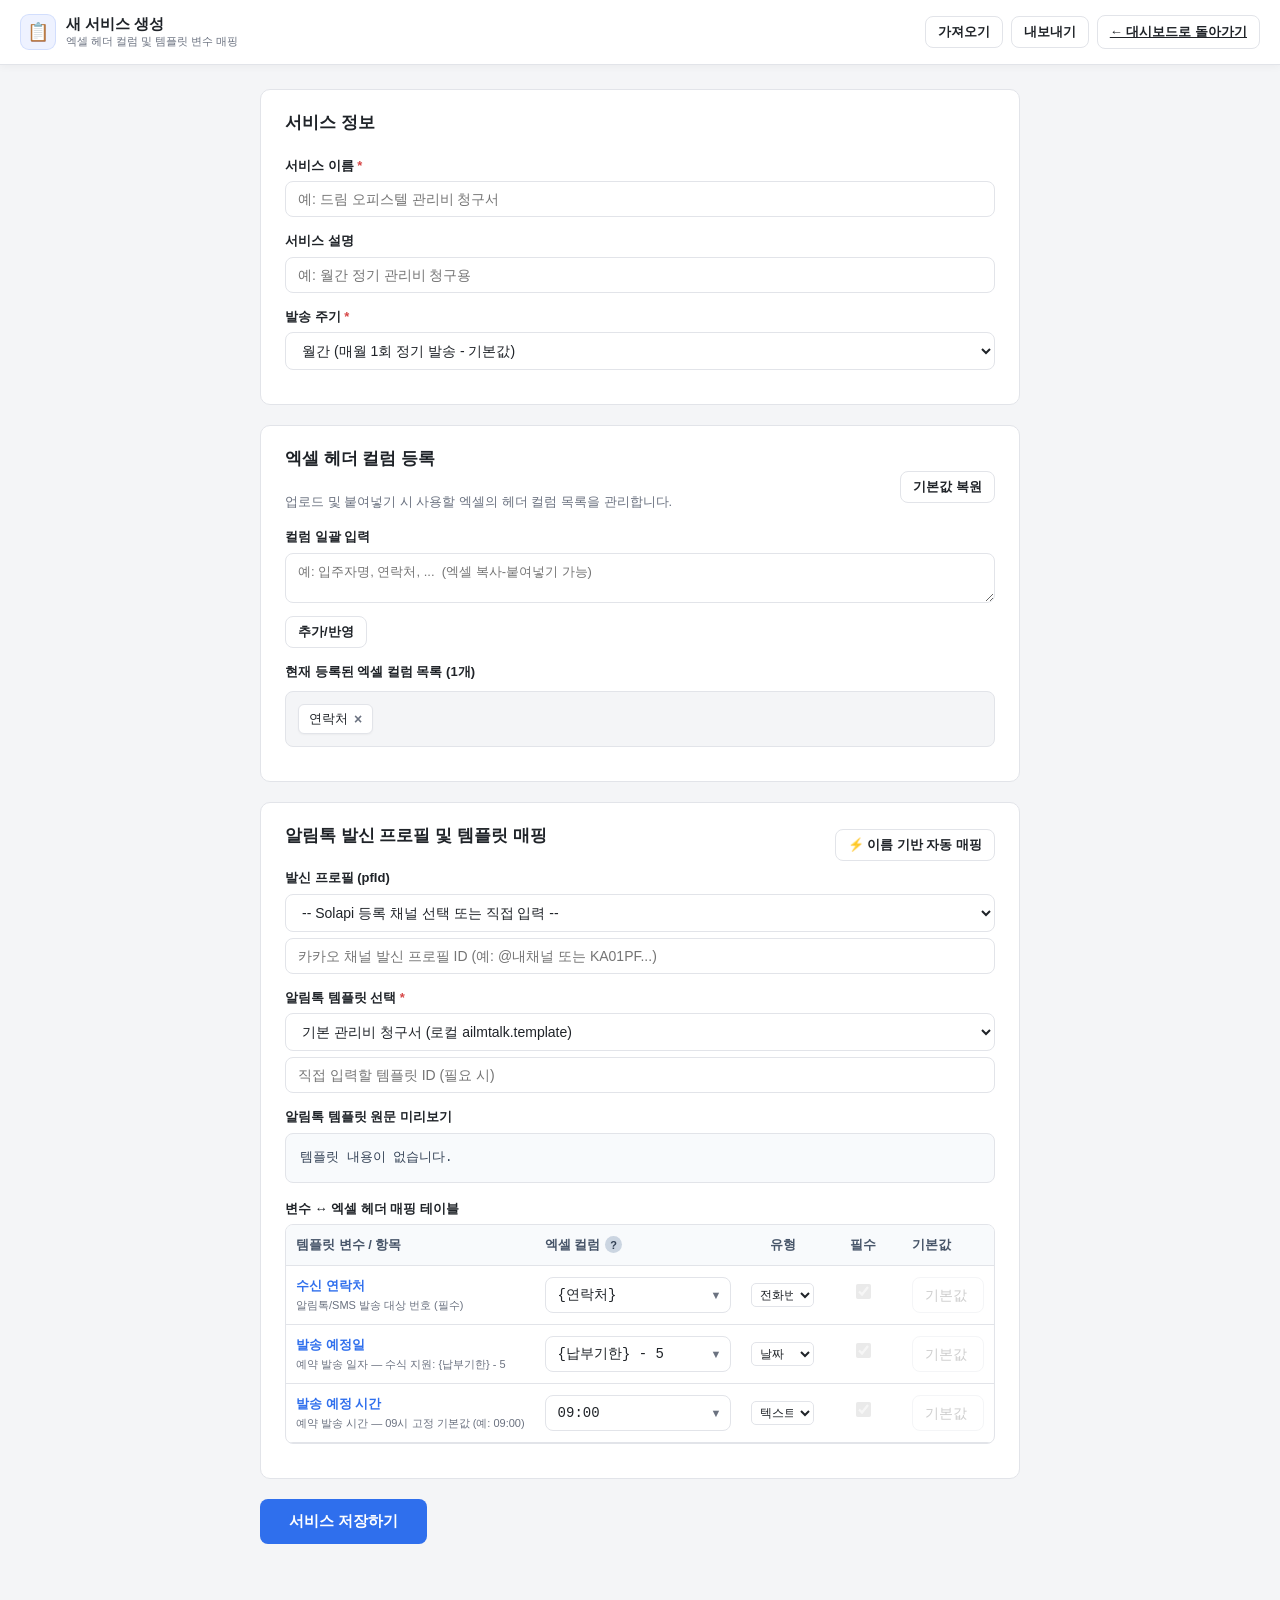
==== frontend/service-edit.html @ 1918ca6b "init commit" ====
<!-- 서비스 생성/수정 화면: 서비스명, 설명, 엑셀 헤더 설정, 알림톡 템플릿 변수 매핑 -->
<!DOCTYPE html>
<html lang="ko">

<head>
  <meta charset="UTF-8">
  <meta name="viewport" content="width=device-width, initial-scale=1">
  <title>서비스 설정 · 임대료/관리비 알림톡 발송기</title>
  <link rel="stylesheet" href="style.css">
</head>

<body>
  <!-- 상단바 -->
  <header class="top-navbar">
    <div class="navbar-container">
      <a href="index.html" class="navbar-brand">
        <div class="navbar-brand-icon">📋</div>
        <div class="navbar-brand-text">
          <span class="navbar-brand-title" id="page-title">새 서비스 생성</span>
          <span class="navbar-brand-sub">엑셀 헤더 컬럼 및 템플릿 변수 매핑</span>
        </div>
      </a>
      <div class="navbar-actions">
        <input type="file" id="import-json-file" accept=".json,application/json" style="display: none;">
        <button type="button" class="btn btn-secondary btn-sm" id="import-json-btn">가져오기</button>
        <button type="button" class="btn btn-secondary btn-sm" id="export-json-btn">내보내기</button>
        <a href="index.html" class="btn btn-secondary btn-sm">← 대시보드로 돌아가기</a>
      </div>
    </div>
  </header>

  <div class="app-shell" style="max-width: 800px;">

    <form id="service-edit-form">

      <!-- 0. 서비스 기본 정보 -->
      <section class="card" id="service-info-section">
        <h2>서비스 정보</h2>

        <div class="form-row">
          <label for="service-name">서비스 이름 <span style="color: var(--danger);">*</span></label>
          <input type="text" id="service-name" name="service_name" placeholder="예: 드림 오피스텔 관리비 청구서" required>
        </div>

        <div class="form-row">
          <label for="service-desc">서비스 설명</label>
          <input type="text" id="service-desc" name="service_desc" placeholder="예: 월간 정기 관리비 청구용">
        </div>

        <div class="form-row">
          <label for="send-cycle">발송 주기 <span style="color: var(--danger);">*</span></label>
          <select id="send-cycle" name="send_cycle"
            style="width: 100%; padding: 9px 12px; border: 1px solid var(--border); border-radius: 8px; font-size: 14px; background: var(--surface); color: var(--text);">
            <option value="daily">일간 (매일 발송)</option>
            <option value="weekly">주간 (매주 발송)</option>
            <option value="monthly" selected>월간 (매월 1회 정기 발송 - 기본값)</option>
            <option value="quarterly">분기 (3개월 단위 1~4분기 발송)</option>
            <option value="half_yearly">반기 (6개월 단위 상/하반기 발송)</option>
            <option value="yearly">연간 (연 1회 정기 발송)</option>
          </select>
        </div>
      </section>

      <!-- 1. 엑셀 헤더 컬럼 설정 -->
      <section class="card" id="excel-headers-section">
        <div class="card-header-row">
          <div>
            <h2>엑셀 헤더 컬럼 등록</h2>
            <p class="card-desc">업로드 및 붙여넣기 시 사용할 엑셀의 헤더 컬럼 목록을 관리합니다.</p>
          </div>
          <button type="button" class="btn btn-secondary btn-sm" id="reset-default-headers-btn">기본값 복원</button>
        </div>

        <div class="form-row">
          <label for="bulk-headers-input">컬럼 일괄 입력</label>
          <textarea id="bulk-headers-input" rows="2" placeholder="예: 입주자명, 연락처, ...  (엑셀 복사-붙여넣기 가능)"></textarea>
          <div style="margin-top: 6px;" class="btn-group">
            <button type="button" class="btn btn-secondary btn-sm" id="apply-bulk-headers-btn">추가/반영</button>
          </div>
        </div>

        <div class="form-row">
          <label>현재 등록된 엑셀 컬럼 목록 (<span id="header-count">0</span>개)</label>
          <div class="tag-container" id="header-tags-container">
            <!-- script.js에서 렌더링 -->
          </div>
        </div>
      </section>

      <!-- 2. 알림톡 발신 프로필 및 템플릿 매핑 -->
      <section class="card" id="template-mapping-section">
        <div class="card-header-row">
          <div>
            <h2>알림톡 발신 프로필 및 템플릿 매핑</h2>
          </div>
          <button type="button" class="btn btn-secondary btn-sm" id="auto-map-btn">⚡ 이름 기반 자동 매핑</button>
        </div>

        <div class="form-row">
          <label for="pf-id">발신 프로필 (pfId)</label>
          <div style="display: flex; gap: 8px; margin-bottom: 6px;">
            <select id="pf-id-select"
              style="flex: 1; padding: 9px 12px; border: 1px solid var(--border); border-radius: 8px; font-size: 14px; background: var(--surface); color: var(--text);">
              <option value="">-- Solapi 등록 채널 선택 또는 직접 입력 --</option>
            </select>
          </div>
          <input type="text" id="pf-id" name="pf_id" placeholder="카카오 채널 발신 프로필 ID (예: @내채널 또는 KA01PF...)">
        </div>

        <div class="form-row">
          <label for="template-select">알림톡 템플릿 선택 <span style="color: var(--danger);">*</span></label>
          <select id="template-select" name="template_id"
            style="width: 100%; padding: 9px 12px; border: 1px solid var(--border); border-radius: 8px; font-size: 14px; background: var(--surface); color: var(--text);">
            <option value="local_default">기본 관리비 청구서 (로컬 ailmtalk.template)</option>
          </select>
          <div style="margin-top: 6px;">
            <input type="text" id="custom-template-id" placeholder="직접 입력할 템플릿 ID (필요 시)">
          </div>
        </div>

        <div class="form-row">
          <label>알림톡 템플릿 원문 미리보기</label>
          <div class="template-preview-box" id="template-preview-content">템플릿을 불러오는 중...</div>
        </div>

        <div class="form-row">
          <div style="display: flex; justify-content: space-between; align-items: center; margin-bottom: 6px;">
            <label style="margin-bottom: 0;">변수 ↔ 엑셀 헤더 매핑 테이블</label>
          </div>
          <div class="table-wrap">
            <table class="mapping-table" id="mapping-table">
              <thead>
                <tr>
                  <th style="width: 22%;">템플릿 변수 / 항목</th>
                  <th style="width: 36%;">
                    <div style="display: flex; align-items: center; gap: 5px;">
                      <span>엑셀 컬럼</span>
                      <span class="header-tooltip-trigger" tabindex="0">
                        ?
                        <span class="header-tooltip-popup">
                          <strong style="display: block; font-size: 12.5px; color: #38bdf8; margin-bottom: 6px;">💡 엑셀
                            컬럼 / 수식 입력 가이드</strong>
                          알림톡 템플릿 변수<code>#{변수명}</code> 와 대응할 엑셀 템플릿의 헤더를 <code>{변수명}</code> 형식으로 입력<br><br>
                          • <strong>사칙 연산 수식</strong>:
                          <code>{날짜} - 5</code> (예: 납부기한 5일 전 발송일 계산)<br>
                          <code>{합계} + {미납금}</code>, <code>{금액} * 1.02</code><br>
                          • <strong>고정값/설정값</strong>: 중괄호 없이 직접 입력 (예: <code>09:00</code>, <code>관리사무소</code>)<br>
                          • <strong>시스템 변수</strong>: <code>__system_year__</code>(청구년),
                          <code>__system_month__</code>(청구월)
                        </span>
                      </span>
                    </div>
                  </th>
                  <th style="width: 14%; text-align: center;">유형</th>
                  <th style="width: 13%; text-align: center;">필수</th>
                  <th style="width: 15%;">기본값</th>
                </tr>
              </thead>
              <tbody id="mapping-table-body">
                <!-- script.js에서 동적 생성 -->
              </tbody>
            </table>
          </div>
        </div>
      </section>

      <div class="form-actions" style="margin-bottom: 40px; display: flex; justify-content: space-between;">
        <button type="submit" class="btn btn-primary" id="service-save-btn"
          style="padding: 12px 28px; font-size: 15px;">서비스 저장하기</button>
        <button type="button" class="btn btn-secondary" id="service-delete-btn"
          style="background-color: var(--danger); padding: 12px 20px; font-size: 15px; display: none;">🗑 삭제</button>
      </div>
      <p class="notice" id="service-edit-result" style="display: none;"></p>
    </form>

  </div>

  <script src="script.js"></script>
</body>

</html>
---- frontend/style.css ----
/* 공용 스타일 — 로컬 대시보드용. 프레임워크 없이 순수 CSS. */

:root {
  --bg: #f4f5f7;
  --surface: #ffffff;
  --border: #e2e4e9;
  --text: #1f2328;
  --text-muted: #6b7280;
  --primary: #2f6fed;
  --primary-hover: #2559c2;
  --success: #1a9e6b;
  --warning: #d98c1f;
  --danger: #d64545;
  --radius: 10px;
}

* {
  box-sizing: border-box;
}

body {
  margin: 0;
  font-family: "Pretendard", "Malgun Gothic", -apple-system, BlinkMacSystemFont, sans-serif;
  background: var(--bg);
  color: var(--text);
  line-height: 1.5;
}

.app-shell {
  max-width: 1400px;
  margin: 0 auto;
  padding: 24px 20px 80px;
}

/* 상단바 (Top Navbar) */
.top-navbar {
  position: sticky;
  top: 0;
  z-index: 1000;
  background: var(--surface);
  border-bottom: 1px solid var(--border);
  box-shadow: 0 2px 8px rgba(0, 0, 0, 0.04);
}

.navbar-container {
  max-width: 1400px;
  margin: 0 auto;
  padding: 0 20px;
  min-height: 64px;
  display: flex;
  align-items: center;
  justify-content: space-between;
  gap: 16px;
}

.navbar-brand {
  display: flex;
  align-items: center;
  gap: 10px;
  text-decoration: none;
  color: var(--text);
  flex-shrink: 0;
}

.navbar-brand:hover {
  text-decoration: none;
}

.navbar-brand-icon {
  display: flex;
  align-items: center;
  justify-content: center;
  width: 36px;
  height: 36px;
  background: #eef2ff;
  color: var(--primary);
  border-radius: 9px;
  font-size: 18px;
  border: 1px solid rgba(47, 111, 237, 0.15);
}

.navbar-brand-text {
  display: flex;
  flex-direction: column;
}

.navbar-brand-title {
  font-size: 15px;
  font-weight: 700;
  color: var(--text);
  line-height: 1.2;
}

.navbar-brand-sub {
  font-size: 11px;
  color: var(--text-muted);
  line-height: 1.2;
  margin-top: 2px;
}

/* 상단바 서비스 선택기 */
.navbar-service-selector {
  display: flex;
  align-items: center;
  gap: 8px;
  flex: 1;
  max-width: 540px;
  background: var(--bg);
  padding: 5px 8px 5px 12px;
  border-radius: 8px;
  border: 1px solid var(--border);
}

.navbar-service-group {
  display: flex;
  align-items: center;
  gap: 8px;
  flex: 1;
  min-width: 0;
}

.navbar-service-label {
  font-size: 13px;
  font-weight: 700;
  color: var(--text);
  white-space: nowrap;
  display: flex;
  align-items: center;
  gap: 5px;
}

.service-icon-dot {
  width: 7px;
  height: 7px;
  border-radius: 50%;
  background: var(--primary);
  display: inline-block;
}

.navbar-service-select {
  flex: 1;
  min-width: 0;
  padding: 6px 10px;
  border: 1px solid var(--border);
  border-radius: 6px;
  font-size: 13px;
  background: var(--surface);
  color: var(--text);
  cursor: pointer;
  text-overflow: ellipsis;
  white-space: nowrap;
  overflow: hidden;
}

.navbar-service-select:focus {
  outline: none;
  border-color: var(--primary);
}

.navbar-service-buttons {
  display: flex;
  gap: 6px;
  flex-shrink: 0;
}

.navbar-actions {
  display: flex;
  align-items: center;
  gap: 8px;
  flex-shrink: 0;
}

.navbar-setup-btn {
  font-size: 13px;
  text-decoration: none;
  display: inline-flex;
  align-items: center;
  gap: 4px;
}

@media (max-width: 860px) {
  .navbar-container {
    padding: 10px 16px;
    flex-wrap: wrap;
    gap: 10px;
  }

  .navbar-service-selector {
    order: 3;
    max-width: 100%;
    width: 100%;
    margin: 0;
  }

  .navbar-brand-sub {
    display: none;
  }
}

/* 레거시 헤더 호환 */
.app-header {
  display: flex;
  align-items: center;
  justify-content: space-between;
  margin-bottom: 24px;
}

.app-header h1 {
  font-size: 20px;
  margin: 0;
}

.app-header .subtitle {
  font-size: 13px;
  color: var(--text-muted);
  margin-top: 4px;
}

/* 카드 */
.card {
  background: var(--surface);
  border: 1px solid var(--border);
  border-radius: var(--radius);
  padding: 20px 24px;
  margin-bottom: 20px;
}

.card h2 {
  font-size: 17px;
  margin: 0 0 20px;
}

.card .card-desc {
  font-size: 13px;
  color: var(--text-muted);
  margin: 0 0 16px;
}

/* 폼 */
.form-row {
  margin-bottom: 14px;
}

.form-row label {
  display: block;
  font-size: 13px;
  font-weight: 600;
  margin-bottom: 6px;
}

.form-row .field-hint {
  font-size: 12px;
  color: var(--text-muted);
  margin-top: 4px;
}

input[type="text"],
input[type="password"],
input[type="number"],
input[type="date"],
input[type="file"] {
  width: 100%;
  padding: 9px 12px;
  border: 1px solid var(--border);
  border-radius: 8px;
  font-size: 14px;
  background: var(--surface);
  color: var(--text);
}

textarea {
  width: 100%;
  padding: 9px 12px;
  border: 1px solid var(--border);
  border-radius: 8px;
  font-size: 13px;
  font-family: inherit;
  background: var(--surface);
  color: var(--text);
  resize: vertical;
}

input:focus,
textarea:focus {
  outline: none;
  border-color: var(--primary);
}

.section-divider {
  display: flex;
  align-items: center;
  text-align: center;
  color: var(--text-muted);
  font-size: 12px;
  margin: 20px 0;
}

.section-divider::before,
.section-divider::after {
  content: "";
  flex: 1;
  border-bottom: 1px solid var(--border);
}

.section-divider span {
  padding: 0 12px;
}

/* 버튼 */
.btn {
  display: inline-flex;
  align-items: center;
  justify-content: center;
  gap: 6px;
  padding: 9px 16px;
  border-radius: 8px;
  border: 1px solid transparent;
  font-size: 14px;
  font-weight: 600;
  cursor: pointer;
}

.btn-primary {
  background: var(--primary);
  color: #fff;
}

.btn-primary:hover {
  background: var(--primary-hover);
}

.btn-secondary {
  background: var(--surface);
  border-color: var(--border);
  color: var(--text);
}

.btn-secondary:hover {
  border-color: var(--primary);
  color: var(--primary);
}

.btn:disabled {
  opacity: 0.5;
  cursor: not-allowed;
}

.form-actions {
  display: flex;
  gap: 8px;
  margin-top: 20px;
}

/* 상태 요약 카드 */
.summary-grid {
  display: grid;
  grid-template-columns: repeat(4, 1fr);
  gap: 12px;
  margin-bottom: 16px;
}

.summary-item {
  border: 1px solid var(--border);
  border-radius: 8px;
  padding: 14px;
  text-align: center;
}

.summary-item .value {
  font-size: 22px;
  font-weight: 700;
}

.summary-item .label {
  font-size: 12px;
  color: var(--text-muted);
  margin-top: 4px;
}

.summary-item.status-success .value {
  color: var(--success);
}

.summary-item.status-pending .value {
  color: var(--warning);
}

.summary-item.status-failed .value {
  color: var(--danger);
}

/* 테이블 */
table {
  width: 100%;
  min-width: 100%;
  border-collapse: separate;
  border-spacing: 0;
  font-size: 13px;
  table-layout: auto;
}

thead th {
  text-align: left;
  padding: 10px 12px;
  background: #f8fafc;
  border-bottom: 1px solid var(--border);
  color: #475569;
  font-weight: 700;
  white-space: nowrap;
  position: sticky;
  top: 0;
  z-index: 4;
}

tbody td {
  padding: 9px 12px;
  border-bottom: 1px solid var(--border);
  color: var(--text);
  white-space: nowrap;
  vertical-align: middle;
}

.table-wrap {
  overflow-x: auto;
  overflow-y: auto;
  max-height: 520px;
  border: 1px solid var(--border);
  border-radius: 8px;
  background: var(--surface);
  box-shadow: inset 0 1px 2px rgba(0, 0, 0, 0.02);
}

.empty-state {
  padding: 36px 0;
  text-align: center;
  color: var(--text-muted);
  font-size: 13px;
}

/* 배지 */
.badge {
  display: inline-block;
  padding: 2px 8px;
  border-radius: 999px;
  font-size: 11px;
  font-weight: 600;
}

.badge-success {
  background: #e6f6ef;
  color: var(--success);
}

.badge-pending {
  background: #fdf1de;
  color: var(--warning);
}

.badge-failed {
  background: #fbe9e9;
  color: var(--danger);
}

.badge-invalid {
  background: #f1f2f4;
  color: var(--text-muted);
}

/* 안내/경고 배너 */
.notice {
  font-size: 12px;
  color: var(--text-muted);
  background: #f7f8fa;
  border: 1px dashed var(--border);
  border-radius: 8px;
  padding: 10px 14px;
  margin-top: 16px;
}

.card-header-row {
  display: flex;
  align-items: center;
  justify-content: space-between;
}

.card-header-row .btn {
  flex-shrink: 0;
}

.polling-indicator {
  font-size: 12px;
  color: var(--text-muted);
}

/* 엑셀 헤더 태그 칩 */
.tag-container {
  display: flex;
  flex-wrap: wrap;
  gap: 8px;
  margin-top: 10px;
  padding: 12px;
  background: var(--bg);
  border: 1px solid var(--border);
  border-radius: 8px;
  min-height: 48px;
  align-items: center;
}

.tag-chip {
  display: inline-flex;
  align-items: center;
  gap: 6px;
  padding: 4px 10px;
  background: var(--surface);
  border: 1px solid var(--border);
  border-radius: 6px;
  font-size: 13px;
  font-weight: 500;
  color: var(--text);
  box-shadow: 0 1px 2px rgba(0, 0, 0, 0.04);
}

.tag-chip-remove {
  cursor: pointer;
  color: var(--text-muted);
  font-weight: 700;
  font-size: 14px;
  line-height: 1;
}

.tag-chip-remove:hover {
  color: var(--danger);
}

/* 템플릿 원문 미리보기 박스 */
.template-preview-box {
  background: #f8fafc;
  border: 1px solid var(--border);
  border-radius: 8px;
  padding: 14px;
  max-height: 220px;
  overflow-y: auto;
  font-family: Consolas, "Courier New", monospace;
  font-size: 12.5px;
  line-height: 1.6;
  white-space: pre-wrap;
  word-break: break-word;
  color: #334155;
  margin-bottom: 16px;
}

.template-var-highlight {
  background: #e0e7ff;
  color: #3730a3;
  padding: 1px 4px;
  border-radius: 4px;
  font-weight: 600;
}

/* 매핑 테이블 */
.mapping-table {
  width: 100%;
  border-collapse: collapse;
}

.mapping-table th {
  background: #f8fafc;
  padding: 10px;
}

.mapping-table td {
  padding: 10px;
  vertical-align: middle;
}

/* 매핑 입력 필드 및 자동완성 드롭다운 */
.mapping-input-wrapper {
  position: relative;
  display: flex;
  align-items: center;
  width: 100%;
}

.mapping-input {
  width: 100%;
  padding: 7px 32px 7px 10px;
  border: 1px solid var(--border);
  border-radius: 6px;
  font-size: 13px;
  font-family: Consolas, "Pretendard", monospace;
  background: var(--surface);
  color: var(--text);
  transition: border-color 0.15s ease;
}

.mapping-input:focus {
  outline: none;
  border-color: var(--primary);
  box-shadow: 0 0 0 2px rgba(47, 111, 237, 0.15);
}

/* ? 툴팁 아이콘 및 팝오버 가이드 */
.header-tooltip-trigger {
  position: relative;
  display: inline-flex;
  align-items: center;
  justify-content: center;
  width: 17px;
  height: 17px;
  border-radius: 50%;
  background: #cbd5e1;
  color: #334155;
  font-size: 11px;
  font-weight: 700;
  cursor: pointer;
  user-select: none;
  transition: background-color 0.15s, color 0.15s;
  outline: none;
  vertical-align: middle;
}

.header-tooltip-trigger:hover,
.header-tooltip-trigger:focus {
  background: var(--primary);
  color: #ffffff;
}

.header-tooltip-popup {
  display: none;
  position: absolute;
  top: 100%;
  left: -8px;
  margin-top: 8px;
  width: 320px;
  background: #1e293b;
  color: #f8fafc;
  font-size: 12px;
  font-weight: normal;
  line-height: 1.55;
  padding: 12px 14px;
  border-radius: 8px;
  box-shadow: 0 10px 25px -5px rgba(0, 0, 0, 0.35), 0 8px 10px -6px rgba(0, 0, 0, 0.2);
  z-index: 100;
  white-space: normal;
  text-align: left;
  pointer-events: auto;
}

.header-tooltip-popup::before {
  content: "";
  position: absolute;
  bottom: 100%;
  left: 12px;
  border-width: 6px;
  border-style: solid;
  border-color: transparent transparent #1e293b transparent;
}

.header-tooltip-trigger:hover .header-tooltip-popup,
.header-tooltip-trigger:focus .header-tooltip-popup,
.header-tooltip-trigger:focus-within .header-tooltip-popup {
  display: block;
}

.header-tooltip-popup code {
  background: #334155;
  color: #38bdf8;
  padding: 1px 4px;
  border-radius: 3px;
  font-family: Consolas, monospace;
  font-size: 11px;
}

.mapping-dropdown-btn {
  position: absolute;
  right: 4px;
  top: 50%;
  transform: translateY(-50%);
  background: none;
  border: none;
  color: var(--text-muted);
  cursor: pointer;
  padding: 4px 6px;
  font-size: 11px;
  border-radius: 4px;
}

.mapping-dropdown-btn:hover {
  background: var(--bg);
  color: var(--primary);
}

.autocomplete-dropdown {
  position: absolute;
  top: calc(100% + 4px);
  left: 0;
  width: 100%;
  min-width: 260px;
  max-height: 240px;
  overflow-y: auto;
  background: var(--surface);
  border: 1px solid var(--border);
  border-radius: 8px;
  box-shadow: 0 4px 16px rgba(0, 0, 0, 0.12);
  z-index: 1000;
  display: none;
}

.autocomplete-dropdown.show {
  display: block;
}

.autocomplete-group-title {
  font-size: 11px;
  font-weight: 700;
  color: var(--text-muted);
  padding: 6px 10px 2px;
  background: #f8fafc;
  border-top: 1px solid var(--border);
}

.autocomplete-group-title:first-child {
  border-top: none;
}

.autocomplete-item {
  display: flex;
  align-items: center;
  justify-content: space-between;
  padding: 6px 10px;
  font-size: 12.5px;
  cursor: pointer;
  color: var(--text);
}

.autocomplete-item:hover,
.autocomplete-item.active {
  background: #eef2ff;
  color: var(--primary);
}

.autocomplete-item-desc {
  font-size: 11px;
  color: var(--text-muted);
}

/* 서비스 선택 바 */
.service-selector-bar {
  background: var(--surface);
  border: 1px solid var(--border);
  border-radius: var(--radius);
  padding: 14px 20px;
  margin-bottom: 20px;
}

.service-selector-row {
  display: flex;
  align-items: center;
  justify-content: space-between;
  gap: 12px;
}

.service-selector-left {
  display: flex;
  align-items: center;
  gap: 10px;
  flex: 1;
}

.service-selector-label {
  font-size: 14px;
  font-weight: 700;
  white-space: nowrap;
  color: var(--text);
}

.service-selector-bar select {
  flex: 1;
  max-width: 400px;
  padding: 8px 12px;
  border: 1px solid var(--border);
  border-radius: 8px;
  font-size: 14px;
  background: var(--surface);
  color: var(--text);
  cursor: pointer;
}

.service-selector-bar select:focus {
  outline: none;
  border-color: var(--primary);
}

.service-selector-actions {
  display: flex;
  gap: 8px;
  flex-shrink: 0;
}

.service-no-selection {
  font-size: 13.5px;
  color: #334155;
  margin: 0 0 20px;
  padding: 14px 18px;
  background: #f8fafc;
  border: 1px solid #cbd5e1;
  border-left: 4px solid var(--primary);
  border-radius: var(--radius);
  display: flex;
  align-items: center;
  gap: 12px;
  box-shadow: 0 1px 3px rgba(0, 0, 0, 0.03);
}

.service-no-selection-icon {
  font-size: 20px;
  flex-shrink: 0;
}

.service-no-selection p {
  margin: 2px 0 0;
  font-size: 12.5px;
  color: var(--text-muted);
}

/* 작은 버튼 */
.btn-sm {
  padding: 6px 12px;
  font-size: 13px;
}

/* 매핑 변수 배지 */
.mapping-var-badge {
  display: inline-block;
  background: #e0e7ff;
  color: #3730a3;
  padding: 2px 8px;
  border-radius: 4px;
  font-size: 12.5px;
  font-weight: 600;
  font-family: Consolas, "Courier New", monospace;
}

/* btn-group */
.btn-group {
  display: flex;
  gap: 8px;
}

/* 주기 뱃지 및 필터 */
.cycle-badge {
  display: inline-block;
  padding: 3px 8px;
  background: #eef2ff;
  color: var(--primary);
  border: 1px solid rgba(47, 111, 237, 0.2);
  border-radius: 6px;
  font-size: 12px;
  font-weight: 700;
}

.cycle-filter-group {
  display: inline-flex;
  background: var(--bg);
  padding: 2px;
  border-radius: 8px;
  border: 1px solid var(--border);
}

.cycle-filter-group .btn {
  border: none;
  background: transparent;
  border-radius: 6px;
  padding: 5px 10px;
  font-size: 12px;
  color: var(--text-muted);
}

.cycle-filter-group .btn.active {
  background: var(--surface);
  color: var(--primary);
  font-weight: 700;
  box-shadow: 0 1px 3px rgba(0, 0, 0, 0.08);
}

/* 청구 기준 주기 네비게이터 카드 */
.cycle-navigator-card {
  background: linear-gradient(180deg, #ffffff 0%, #f8fafc 100%);
  border: 2px solid #e2e8f0;
  border-radius: var(--radius);
  padding: 16px 20px;
  margin-bottom: 20px;
  box-shadow: 0 2px 8px rgba(0, 0, 0, 0.04);
}

.cycle-nav-top-row {
  display: flex;
  align-items: center;
  justify-content: space-between;
  margin-bottom: 12px;
}

.cycle-nav-title-group {
  display: flex;
  align-items: center;
  gap: 8px;
}

.cycle-nav-tag {
  font-size: 13px;
  font-weight: 700;
  color: var(--text);
}

.cycle-nav-hint {
  font-size: 12px;
  color: var(--text-muted);
}

.cycle-nav-main-row {
  display: flex;
  align-items: center;
  justify-content: space-between;
  background: var(--surface);
  border: 1px solid var(--border);
  border-radius: 10px;
  padding: 10px 16px;
}

.cycle-nav-arrow {
  display: inline-flex;
  align-items: center;
  gap: 4px;
  background: #f1f5f9;
  border: 1px solid var(--border);
  color: var(--text);
  font-size: 13px;
  font-weight: 600;
  padding: 8px 16px;
  border-radius: 8px;
  cursor: pointer;
  transition: all 0.15s ease;
}

.cycle-nav-arrow:hover {
  background: #e2e8f0;
  color: var(--primary);
  border-color: var(--primary);
}

.cycle-display-box {
  display: flex;
  align-items: baseline;
  justify-content: center;
  gap: 8px;
  text-align: center;
  flex: 1;
}

.cycle-display-year {
  font-size: 18px;
  font-weight: 600;
  color: #475569;
}

.cycle-display-main {
  font-size: 32px;
  font-weight: 800;
  color: var(--primary);
  letter-spacing: -0.5px;
  padding: 0 4px;
}

.cycle-display-sub {
  font-size: 15px;
  font-weight: 600;
  color: #64748b;
}

/* 매핑 테이블: 템플릿 변수 뱃지 */
.mapping-var-badge {
  display: inline-block;
  background: #eef2ff;
  color: var(--primary);
  border: 1px solid #c7d7fd;
  border-radius: 5px;
  font-size: 12px;
  font-weight: 700;
  padding: 2px 7px;
  font-family: "Consolas", "D2Coding", monospace;
  letter-spacing: 0;
}

/* 매핑 테이블: 필수 체크박스 */
.mapping-required-chk {
  accent-color: var(--primary);
}

.mapping-required-chk:disabled {
  opacity: 0.45;
  cursor: not-allowed;
}

/* ---------------------------------------------------------------------------
 * 화면 우하단 고정 (Fixed) 스마트폰 실시간 알림톡 미리보기 위젯
 * --------------------------------------------------------------------------- */

.phone-fixed-widget-container {
  position: fixed;
  right: 24px;
  bottom: 24px;
  z-index: 1000;
  display: flex;
  flex-direction: column;
  align-items: flex-end;
  font-family: inherit;
}

/* 1. 접힌 상태의 플로팅 버튼 */
.phone-float-btn {
  display: inline-flex;
  align-items: center;
  gap: 8px;
  background: var(--surface);
  color: var(--text);
  border: 1.5px solid #c7d2fe;
  padding: 10px 16px;
  border-radius: 30px;
  box-shadow: 0 8px 24px rgba(0, 0, 0, 0.12), 0 2px 6px rgba(47, 111, 237, 0.15);
  cursor: pointer;
  font-size: 13px;
  font-weight: 700;
  transition: all 0.2s cubic-bezier(0.4, 0, 0.2, 1);
  outline: none;
}

.phone-float-btn:hover {
  transform: translateY(-2px);
  box-shadow: 0 12px 28px rgba(0, 0, 0, 0.16);
  border-color: var(--primary);
  background: #f8fafc;
}

.phone-float-icon {
  font-size: 16px;
}

.phone-float-arrow {
  font-size: 10px;
  color: var(--primary);
  margin-left: 2px;
}

/* 2. 펼쳐진 상태의 플로팅 카드 패널 */
.phone-fixed-panel {
  display: flex;
  flex-direction: column;
  width: 350px;
  max-height: 85vh;
  animation: phoneSlideUp 0.25s cubic-bezier(0.16, 1, 0.3, 1);
}

@keyframes phoneSlideUp {
  from {
    opacity: 0;
    transform: translateY(20px) scale(0.96);
  }

  to {
    opacity: 1;
    transform: translateY(0) scale(1);
  }
}

.phone-preview-card {
  padding: 14px 14px 12px;
  border-radius: 20px;
  background: var(--surface);
  border: 1px solid rgba(0, 0, 0, 0.08);
  box-shadow: 0 16px 40px -10px rgba(0, 0, 0, 0.2), 0 0 0 1px rgba(0, 0, 0, 0.04);
  display: flex;
  flex-direction: column;
  max-height: 85vh;
}

.phone-preview-header {
  display: flex;
  align-items: center;
  justify-content: space-between;
  margin-bottom: 10px;
  padding-bottom: 8px;
  border-bottom: 1px solid var(--border);
}

.phone-preview-title {
  display: flex;
  align-items: center;
  gap: 6px;
  font-size: 14px;
  font-weight: 700;
  color: var(--text);
}

.phone-header-actions {
  display: flex;
  align-items: center;
  gap: 6px;
}

.phone-panel-btn {
  background: #f1f5f9;
  border: none;
  border-radius: 6px;
  width: 22px;
  height: 22px;
  display: inline-flex;
  align-items: center;
  justify-content: center;
  font-size: 13px;
  font-weight: 700;
  color: #e5808d;
  cursor: pointer;
  transition: background 0.15s;
}

.phone-panel-btn:hover {
  background: #e2e8f0;
  color: #1e293b;
}

.phone-selector-container {
  background: #f8fafc;
  border: 1px solid var(--border);
  border-radius: 8px;
  padding: 6px 8px;
  margin-bottom: 10px;
}

.phone-selector-bar {
  display: flex;
  align-items: center;
  gap: 5px;
}

.phone-nav-btn {
  padding: 3px 8px;
  font-size: 10px;
  flex-shrink: 0;
}

.phone-row-select {
  flex: 1;
  font-size: 11.5px;
  font-weight: 600;
  padding: 4px 6px;
  border-radius: 5px;
  border: 1px solid var(--border);
  background: var(--surface);
  color: var(--text);
  cursor: pointer;
  white-space: nowrap;
  overflow: hidden;
  text-overflow: ellipsis;
}

.phone-target-info {
  display: flex;
  align-items: center;
  gap: 6px;
  font-size: 10.5px;
  color: var(--text-muted);
  margin-top: 4px;
  padding: 0 2px;
}

.phone-info-dot {
  color: #cbd5e1;
}

/* 스마트폰 프레임 목업 */
.phone-mockup {
  background: #1a1d23;
  border: 3px solid #2d313c;
  border-radius: 24px;
  box-shadow:
    0 20px 50px -10px rgba(0, 0, 0, 0.45),
    0 0 0 1px rgba(255, 255, 255, 0.07),
    inset 0 0 0 1px rgba(255, 255, 255, 0.04);
  position: relative;
  overflow: hidden;
}

/* 노치(카메라) */
.phone-notch {
  display: flex;
  align-items: center;
  justify-content: center;
  gap: 6px;
  padding: 2px 0 8px;
}

.phone-speaker {
  width: 36px;
  height: 4px;
  background: #3a3f4b;
  border-radius: 2px;
}

.phone-camera {
  width: 8px;
  height: 8px;
  background: #2d313c;
  border-radius: 50%;
  border: 1.5px solid #4a4f5c;
  box-shadow: 0 0 0 1px rgba(100, 150, 255, 0.15);
}

/* 스마트폰 내부 화면 (카카오톡 채팅방 룩앤필) */
.phone-screen {
  background: #c4d4e0;
  border-radius: 16px;
  overflow: hidden;
  display: flex;
  flex-direction: column;
  box-shadow: inset 0 0 6px rgba(0, 0, 0, 0.12);
}

/* 카카오톡 상단 헤더 */
.kakao-chat-header {
  background: #3c1e1e;
  padding: 8px 10px 7px;
  display: flex;
  align-items: center;
  justify-content: space-between;
  gap: 6px;
}

.kakao-header-back {
  font-size: 17px;
  font-weight: 300;
  color: rgba(255, 255, 255, 0.85);
  line-height: 1;
  width: 20px;
  text-align: center;
}

.kakao-header-info {
  display: flex;
  align-items: center;
  gap: 6px;
  flex: 1;
}

/* 발신자 프로필 아이콘 */
.kakao-sender-avatar {
  width: 28px;
  height: 28px;
  background: #fee500;
  border-radius: 8px;
  display: flex;
  align-items: center;
  justify-content: center;
  font-size: 15px;
  line-height: 1;
  flex-shrink: 0;
}

.kakao-sender-text {
  display: flex;
  flex-direction: column;
}

.kakao-sender-name {
  font-size: 11.5px;
  font-weight: 700;
  color: #ffffff;
  line-height: 1.2;
}

.kakao-sender-sub {
  font-size: 8.5px;
  color: rgba(255, 255, 255, 0.55);
  line-height: 1.3;
}

.kakao-header-menu {
  font-size: 14px;
  color: rgba(255, 255, 255, 0.7);
  width: 20px;
  text-align: center;
}

/* 카카오톡 채팅 본문 */
.kakao-chat-body {
  padding: 10px 8px 12px;
  max-height: 600px;
  overflow-y: auto;
  display: flex;
  flex-direction: column;
  overflow: none;
  gap: 6px;
  scrollbar-width: thin;
  scrollbar-color: rgba(0, 0, 0, 0.2) transparent;
}

.kakao-alimtalk-card::-webkit-scrollbar {
  display: none;
}


.kakao-chat-body::-webkit-scrollbar {
  width: 3px;
}

.kakao-chat-body::-webkit-scrollbar-thumb {
  background: rgba(0, 0, 0, 0.2);
  border-radius: 2px;
}

.kakao-date-divider {
  background: rgba(0, 0, 0, 0.22);
  color: #ffffff;
  font-size: 9px;
  font-weight: 500;
  padding: 3px 10px;
  border-radius: 10px;
  margin: 0 auto 4px;
  text-align: center;
  width: fit-content;
  letter-spacing: -0.1px;
}

/* 발신자 + 말풍선 레이아웃 */
.kakao-message-row {
  display: flex;
  align-items: flex-start;
  gap: 6px;
}

.kakao-msg-avatar {
  width: 32px;
  height: 32px;
  background: #fee500;
  border-radius: 50%;
  display: flex;
  align-items: center;
  justify-content: center;
  font-size: 17px;
  flex-shrink: 0;
  margin-top: 2px;
}

.kakao-msg-body {
  display: flex;
  flex-direction: column;
  gap: 2px;
  flex: 1;
  min-width: 0;
}

.kakao-msg-sender {
  font-size: 9.5px;
  font-weight: 600;
  color: #374151;
  padding-left: 1px;
}

/* 알림톡 말풍선 카드 */
.kakao-alimtalk-card {
  background: #ffffff;
  border-radius: 4px 14px 14px 14px;
  box-shadow: 0 2px 8px rgba(0, 0, 0, 0.1);
  overflow: hidden;
  position: relative;
  max-width: 100%;
}

/* 알림톡 상단 노란 헤더 바 */
.kakao-card-top {
  display: flex;
  align-items: center;
  justify-content: space-between;
  background: #fee500;
  padding: 5px 8px;
  border-bottom: none;
  margin-bottom: 0;
}

.kakao-card-badge {
  display: inline-flex;
  align-items: center;
  gap: 4px;
  color: #191919;
  font-weight: 800;
  font-size: 9px;
  letter-spacing: -0.2px;
}

.kakao-card-badge::before {
  content: "";
  display: inline-block;
  width: 12px;
  height: 12px;
  background: url("data:image/svg+xml,%3Csvg xmlns='http://www.w3.org/2000/svg' viewBox='0 0 24 24' fill='%23191919'%3E%3Cpath d='M12 2C6.48 2 2 5.92 2 10.8c0 3.06 1.68 5.76 4.2 7.44L5.4 22l4.08-2.16c.81.18 1.65.28 2.52.28 5.52 0 10-3.92 10-8.8S17.52 2 12 2z'/%3E%3C/svg%3E") no-repeat center / contain;
  border-radius: 2px;
}

.kakao-card-badge-label {
  font-size: 9px;
  font-weight: 800;
  color: #191919;
}

.kakao-template-title {
  font-size: 9.5px;
  font-weight: 600;
  color: #5c4a00;
  opacity: 0.7;
}

/* 알림톡 메시지 내용 영역 */
.kakao-card-content {
  font-size: 11px;
  line-height: 1.6;
  color: #212529;
  white-space: pre-wrap;
  word-break: break-word;
  padding: 10px 10px 8px;
}

/* 치환된 값 하이라이트 */

/* 미치환 변수 태그 */
.kakao-var-raw {
  color: #d97706;
  font-weight: 600;
  background: #fef3c7;
  padding: 0 3px;
  border-radius: 3px;
  font-family: Consolas, monospace;
  font-size: 10.5px;
}

/* *볼드* 처리된 텍스트 */
.kakao-bold {
  font-weight: 700;
  color: #111827;
}

.kakao-card-footer {
  padding: 7px 10px 8px;
  border-top: 1px solid #f1f3f5;
  background: #fafafa;
}

.kakao-footer-guide {
  margin: 0;
  font-size: 9px;
  color: #9ca3af;
  line-height: 1.4;
}

/* 말풍선 시간 표시 */
.kakao-msg-time {
  font-size: 8.5px;
  color: rgba(0, 0, 0, 0.35);
  align-self: flex-end;
  padding-bottom: 4px;
  flex-shrink: 0;
  white-space: nowrap;
}

/* 매핑 테이블 행 선택 시 스타일 */
#preview-table tbody tr {
  cursor: pointer;
  transition: background-color 0.15s ease;
}

#preview-table tbody tr:hover {
  background-color: #f8fafc;
}

#preview-table tbody tr.row-selected {
  background-color: #eef2ff !important;
  outline: 2px solid var(--primary);
  outline-offset: -2px;
}

/* ---------------------------------------------------------------------------
 * 발송자 정보 테이블 인라인 셀 편집 및 수정됨 오버레이
 * --------------------------------------------------------------------------- */

#preview-table {
  min-width: max-content;
}

#preview-table thead th {
  background: #f1f5f9;
  border-bottom: 1.5px solid #cbd5e1;
}

#preview-table tbody td {
  position: relative;
  transition: background-color 0.15s, box-shadow 0.15s;
  padding: 8px 12px;
  height: 40px;
  box-sizing: border-box;
  max-width: 240px;
  overflow: hidden;
  text-overflow: ellipsis;
}

#preview-table tbody td.editable-cell {
  cursor: cell;
}

#preview-table tbody td.editable-cell:hover {
  background-color: #f1f5f9;
  box-shadow: inset 0 0 0 1.5px #94a3b8;
}

/* 편집 중인 셀 패딩 최적화 */
#preview-table tbody td:has(.cell-inline-input) {
  padding: 4px 6px;
}

/* 셀 인라인 편집 중인 input  */
.cell-inline-input {
  width: 100% !important;
  min-width: 0 !important;
  max-width: 100% !important;
  height: 30px;
  line-height: 30px;
  box-sizing: border-box;
  font-size: 12px;
  font-family: inherit;
  padding: 4px;
  border: 1.5px solid var(--primary);
  border-radius: 4px;
  background: #ffffff;
  color: var(--text);
  outline: none;
  box-shadow: 0 0 0 2px rgba(47, 111, 237, 0.18);
  display: block;
}

/* 수정된 셀 오버레이 스타일 */
#preview-table tbody td.cell-edited {
  background-color: #fffbeb !important;
  color: #92400e !important;
  font-weight: 600;
}

#preview-table tbody tr.row-selected td.cell-edited {
  background-color: #fef3c7 !important;
}
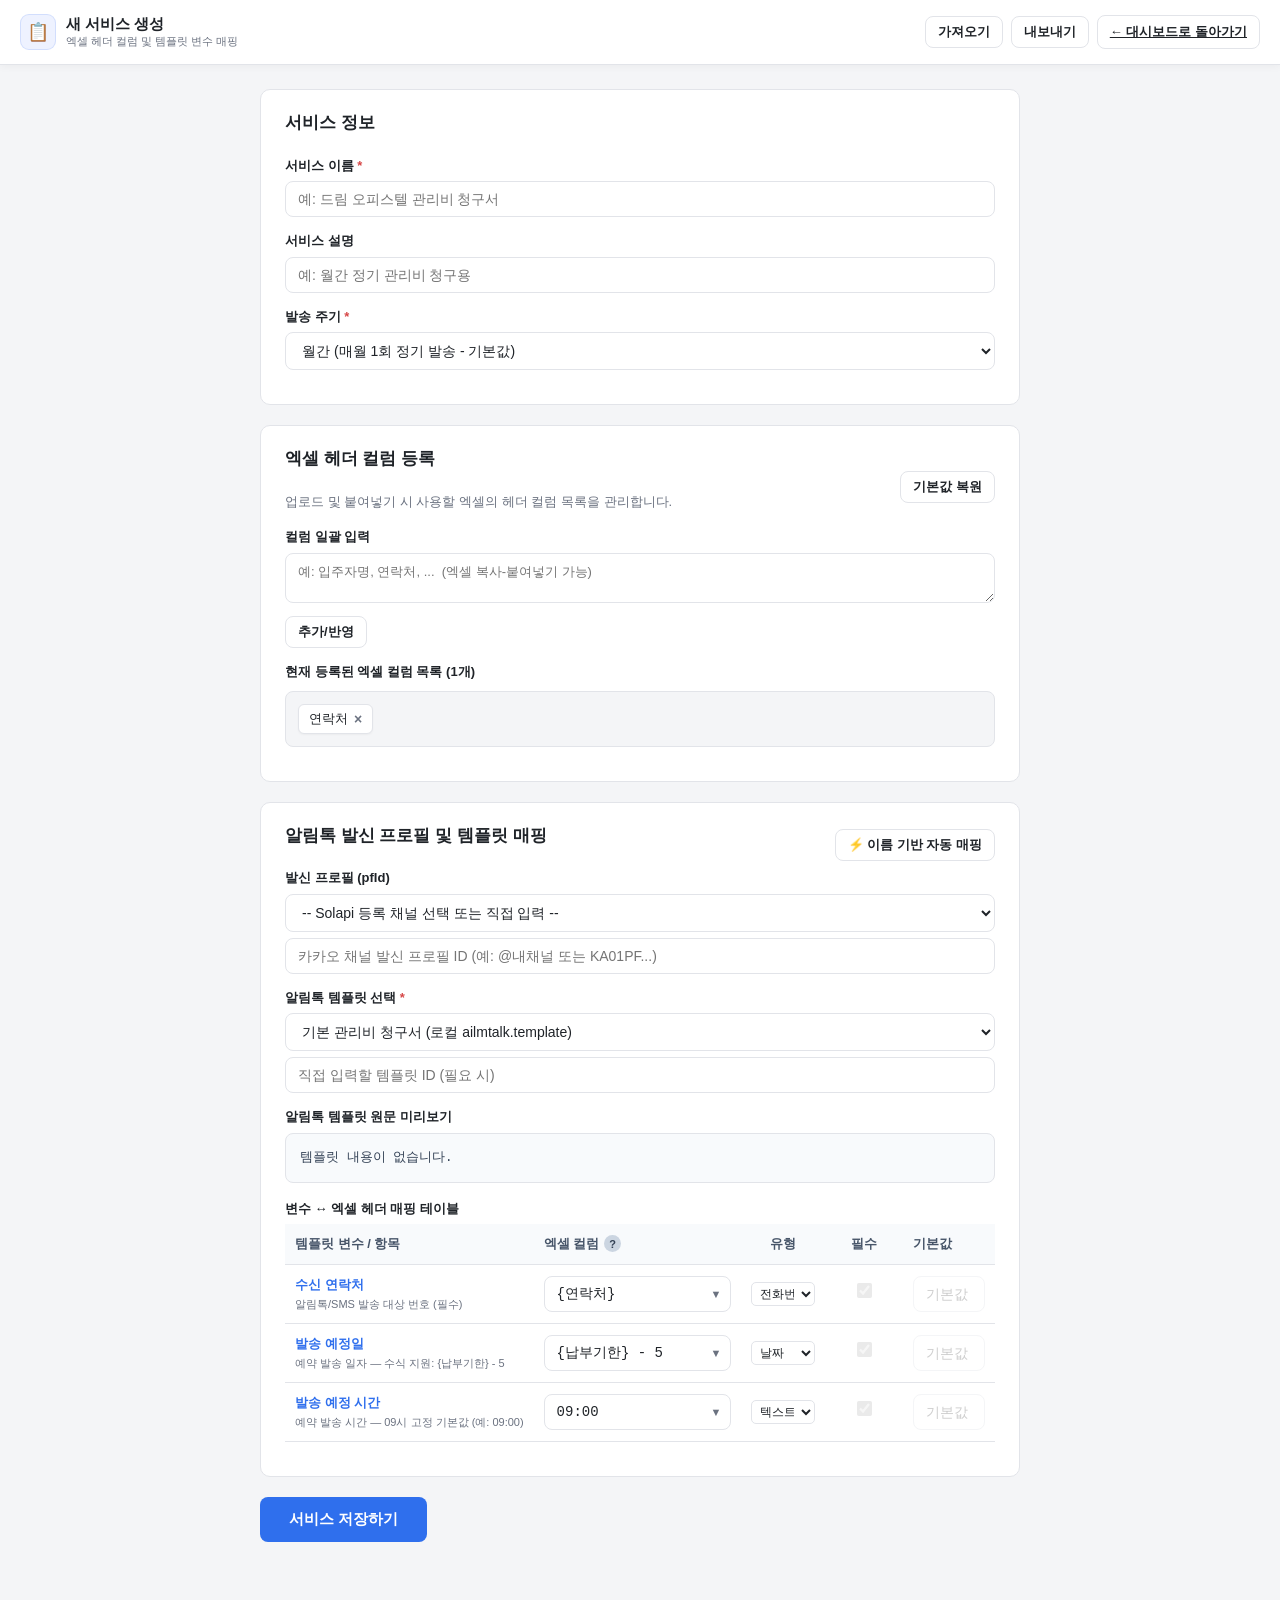
==== commit d9e3e208: "feat: initialize project with service management, Excel parsing, and template evaluation features" ====
--- a/frontend/service-edit.html
+++ b/frontend/service-edit.html
@@ -127,7 +127,7 @@
           <div style="display: flex; justify-content: space-between; align-items: center; margin-bottom: 6px;">
             <label style="margin-bottom: 0;">변수 ↔ 엑셀 헤더 매핑 테이블</label>
           </div>
-          <div class="table-wrap">
+          <div>
             <table class="mapping-table" id="mapping-table">
               <thead>
                 <tr>
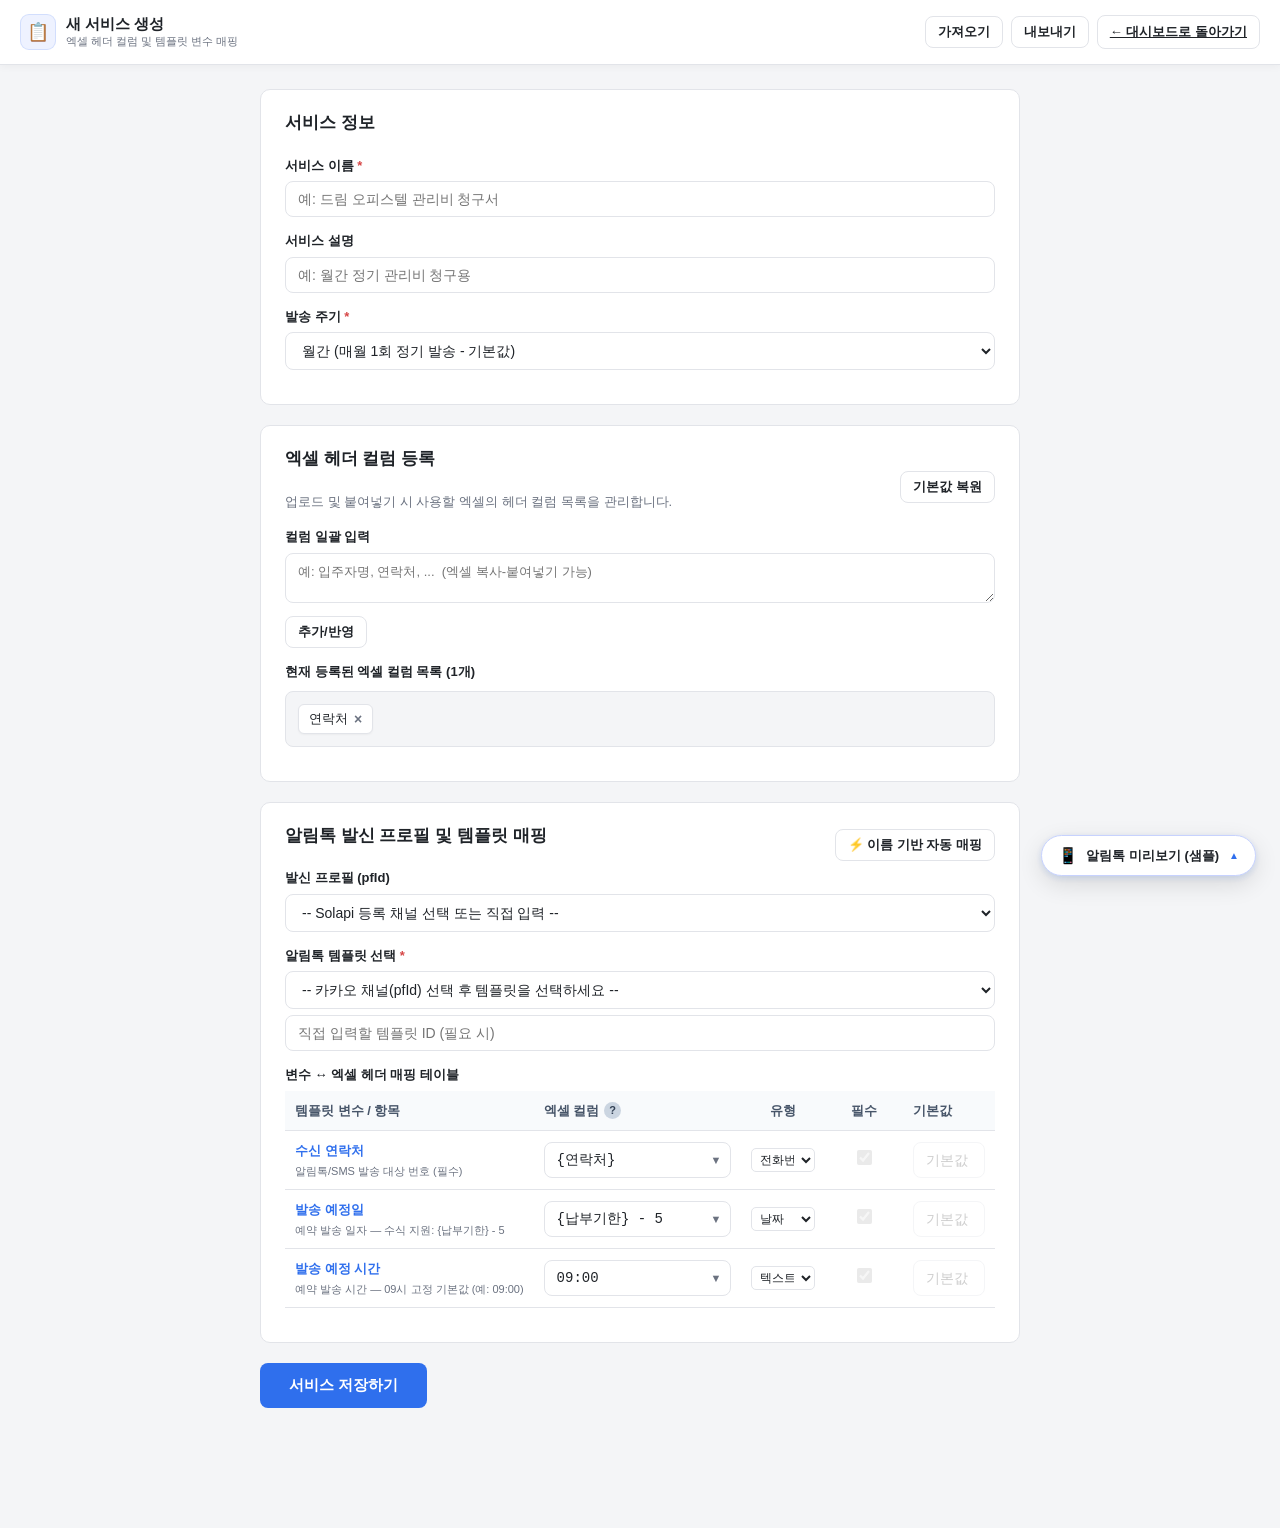
==== commit e30fa5a2: "feat: initialize full-stack BillingTalk application with backend services and frontend UI components" ====
--- a/frontend/service-edit.html
+++ b/frontend/service-edit.html
@@ -104,24 +104,19 @@
               <option value="">-- Solapi 등록 채널 선택 또는 직접 입력 --</option>
             </select>
           </div>
-          <input type="text" id="pf-id" name="pf_id" placeholder="카카오 채널 발신 프로필 ID (예: @내채널 또는 KA01PF...)">
         </div>
 
         <div class="form-row">
           <label for="template-select">알림톡 템플릿 선택 <span style="color: var(--danger);">*</span></label>
           <select id="template-select" name="template_id"
             style="width: 100%; padding: 9px 12px; border: 1px solid var(--border); border-radius: 8px; font-size: 14px; background: var(--surface); color: var(--text);">
-            <option value="local_default">기본 관리비 청구서 (로컬 ailmtalk.template)</option>
+            <option value="">-- 카카오 채널(pfId) 선택 후 템플릿을 선택하세요 --</option>
           </select>
           <div style="margin-top: 6px;">
             <input type="text" id="custom-template-id" placeholder="직접 입력할 템플릿 ID (필요 시)">
           </div>
         </div>
 
-        <div class="form-row">
-          <label>알림톡 템플릿 원문 미리보기</label>
-          <div class="template-preview-box" id="template-preview-content">템플릿을 불러오는 중...</div>
-        </div>
 
         <div class="form-row">
           <div style="display: flex; justify-content: space-between; align-items: center; margin-bottom: 6px;">
@@ -175,6 +170,98 @@
 
   </div>
 
+  <!-- ========================================================================= -->
+  <!-- 화면 우하단 고정 (Fixed) 스마트폰 알림톡 실시간 미리보기 위젯 -->
+  <!-- ========================================================================= -->
+  <div class="phone-fixed-widget-container" id="phone-fixed-widget-container">
+
+    <!-- 1. 접혔을 때 표시되는 플로팅 버튼 -->
+    <button type="button" class="phone-float-btn" id="phone-preview-float-btn" style="display: none;"
+      title="알림톡 실시간 미리보기 열기">
+      <span class="phone-float-icon">📱</span>
+      <span class="phone-float-text" id="phone-float-btn-text">알림톡 미리보기</span>
+      <span class="phone-float-arrow">▲</span>
+    </button>
+
+    <!-- 2. 펼쳐진 상태의 스마트폰 미리보기 카드 패널 -->
+    <div class="phone-fixed-panel" id="phone-preview-fixed-panel">
+      <div class="phone-preview-card">
+        <!-- 상단 헤더 & 컨트롤 -->
+        <div class="phone-preview-header">
+          <div class="phone-preview-title">
+            <span class="phone-icon">📱</span>
+            <span>알림톡 템플릿 미리보기</span>
+          </div>
+          <div class="phone-header-actions">
+            <button type="button" class="phone-panel-btn" id="phone-preview-toggle-btn" title="최소화">−</button>
+          </div>
+        </div>
+
+        <!-- 스마트폰 디바이스 프레임 목업 -->
+        <div class="phone-mockup">
+          <!-- 상단 스피커 & 카메라 -->
+          <div class="phone-notch">
+            <div class="phone-speaker"></div>
+            <div class="phone-camera"></div>
+          </div>
+
+          <!-- 스마트폰 스크린 -->
+          <div class="phone-screen">
+            <!-- 카카오톡 상단 헤더 (어두운 갈색) -->
+            <div class="kakao-chat-header">
+              <span class="kakao-header-back">‹</span>
+              <div class="kakao-header-info">
+                <div class="kakao-sender-avatar">🏢</div>
+                <div class="kakao-sender-text">
+                  <span class="kakao-sender-name" id="phone-sender-name">알림톡 (카카오 채널)</span>
+                  <span class="kakao-sender-sub">✔ 알림톡 인증채널</span>
+                </div>
+              </div>
+              <span class="kakao-header-menu">⋮</span>
+            </div>
+
+            <!-- 카카오톡 채팅 본문 -->
+            <div class="kakao-chat-body">
+              <div class="kakao-date-divider" id="phone-chat-date">오늘</div>
+
+              <!-- 발신자 아바타 + 말풍선 레이아웃 -->
+              <div class="kakao-message-row">
+                <!-- 프로필 아이콘 (채팅방 좌측) -->
+                <div class="kakao-msg-avatar">🏢</div>
+
+                <!-- 이름 + 카드 -->
+                <div class="kakao-msg-body">
+                  <span class="kakao-msg-sender" id="phone-sender-name-chat">카카오 채널</span>
+
+                  <!-- 알림톡 카드 말풍선 -->
+                  <div class="kakao-alimtalk-card">
+                    <!-- 상단 노란 뱃지 바 -->
+                    <div class="kakao-card-top">
+                      <div class="kakao-card-badge">
+                        <span class="kakao-card-badge-label">알림톡</span>
+                      </div>
+                      <span class="kakao-template-title" id="phone-template-name">청구서 고지</span>
+                    </div>
+
+                    <!-- 템플릿 메시지 본문 -->
+                    <div class="kakao-card-content" id="phone-card-message">템플릿을 선택해주세요.</div>
+                  </div>
+                </div>
+
+                <!-- 말풍선 우측 시간 표시 -->
+                <div class="kakao-msg-time" id="phone-msg-time">오후 9:00</div>
+              </div>
+
+            </div>
+          </div>
+        </div><!-- /phone-mockup -->
+
+      </div><!-- /phone-preview-card -->
+    </div><!-- /phone-fixed-panel -->
+
+  </div><!-- /phone-fixed-widget-container -->
+
+  <script src="preview-phone.js"></script>
   <script src="script.js"></script>
 </body>
 
--- a/frontend/style.css
+++ b/frontend/style.css
@@ -823,6 +823,66 @@
   color: var(--text-muted);
 }
 
+/* 템플릿 검수 미완료 경고 배너 */
+.template-status-warning-banner {
+  font-size: 13.5px;
+  color: #78350f;
+  margin: 0 0 20px;
+  padding: 14px 18px;
+  background: #fffbeb;
+  border: 1px solid #fde68a;
+  border-left: 4px solid #f59e0b;
+  border-radius: var(--radius);
+  display: flex;
+  align-items: center;
+  justify-content: space-between;
+  gap: 14px;
+  box-shadow: 0 2px 4px rgba(245, 158, 11, 0.08);
+}
+
+.warning-banner-left {
+  display: flex;
+  align-items: center;
+  gap: 12px;
+  flex: 1;
+}
+
+.warning-banner-icon {
+  font-size: 24px;
+  flex-shrink: 0;
+}
+
+.warning-banner-content {
+  flex: 1;
+}
+
+.warning-banner-title {
+  display: flex;
+  align-items: center;
+  gap: 8px;
+  font-size: 14px;
+  color: #92400e;
+}
+
+.warning-banner-desc {
+  margin: 3px 0 0;
+  font-size: 12.5px;
+  color: #b45309;
+  line-height: 1.5;
+}
+
+.warning-banner-desc code {
+  background: rgba(245, 158, 11, 0.15);
+  padding: 1px 5px;
+  border-radius: 3px;
+  font-family: monospace;
+  font-size: 12px;
+}
+
+.warning-banner-action {
+  flex-shrink: 0;
+}
+
 /* 작은 버튼 */
 .btn-sm {
   padding: 6px 12px;
@@ -1418,14 +1478,14 @@
   opacity: 0.7;
 }
 
-/* 알림톡 메시지 내용 영역 */
+/* 알림톡 메시지 내용 영역 — 패딩은 각 섹션(kakao-tpl-body 등)이 직접 담당 */
 .kakao-card-content {
   font-size: 11px;
   line-height: 1.6;
   color: #212529;
   white-space: pre-wrap;
   word-break: break-word;
-  padding: 10px 10px 8px;
+  padding: 0;
 }
 
 /* 치환된 값 하이라이트 */
@@ -1460,7 +1520,7 @@
   line-height: 1.4;
 }
 
-/* 말풍선 시간 표시 */
+/* 알림톡 말풍선 시간 표시 */
 .kakao-msg-time {
   font-size: 8.5px;
   color: rgba(0, 0, 0, 0.35);
@@ -1469,6 +1529,134 @@
   flex-shrink: 0;
   white-space: nowrap;
 }
+
+/* ---------------------------------------------------------------------------
+ * 알림톡 item.list 테이블 (본문 위 표형 항목 목록)
+ * --------------------------------------------------------------------------- */
+
+.kakao-item-list {
+  padding: 7px 10px 4px;
+  display: flex;
+  flex-direction: column;
+  gap: 2px;
+}
+
+.kakao-item-row {
+  display: flex;
+  justify-content: space-between;
+  align-items: baseline;
+  gap: 6px;
+  font-size: 10.5px;
+  line-height: 1.55;
+}
+
+.kakao-item-title {
+  color: #6b7280;
+  flex-shrink: 0;
+  white-space: nowrap;
+  overflow: hidden;
+  text-overflow: ellipsis;
+  max-width: 48%;
+}
+
+.kakao-item-desc {
+  color: #111827;
+  font-weight: 600;
+  text-align: right;
+  flex: 1;
+  white-space: nowrap;
+  overflow: hidden;
+  text-overflow: ellipsis;
+}
+
+.kakao-item-divider {
+  height: 1px;
+  background: #e5e7eb;
+  margin: 5px 10px 0;
+}
+
+/* ---------------------------------------------------------------------------
+ * 알림톡 템플릿 고급 섹션: header / highlight / body / extra / summary
+ * --------------------------------------------------------------------------- */
+
+/* header: 볼드 + 큰 폰트 */
+.kakao-tpl-header {
+  font-size: 13px;
+  font-weight: 800;
+  color: #111827;
+  padding: 8px 10px 6px;
+  line-height: 1.45;
+  word-break: break-word;
+}
+
+/* highlight 컨테이너 */
+.kakao-tpl-highlight {
+  padding: 6px 10px;
+}
+
+/* highlight.title */
+.kakao-tpl-hl-title {
+  font-size: 12px;
+  font-weight: 700;
+  color: #111827;
+  line-height: 1.45;
+  word-break: break-word;
+}
+
+/* highlight.description: 얇게 */
+.kakao-tpl-hl-desc {
+  font-size: 10.5px;
+  font-weight: 400;
+  color: #6b7280;
+  line-height: 1.5;
+  margin-top: 2px;
+  word-break: break-word;
+}
+
+/* 본문 래퍼 */
+.kakao-tpl-body {
+  padding: 8px 10px 6px;
+  font-size: 11px;
+  line-height: 1.6;
+  color: #212529;
+  white-space: pre-wrap;
+  word-break: break-word;
+}
+
+/* extra: 얇은 글씨 */
+.kakao-tpl-extra {
+  padding: 5px 10px 7px;
+  font-size: 9.5px;
+  font-weight: 400;
+  color: #9ca3af;
+  line-height: 1.45;
+  white-space: pre-wrap;
+  word-break: break-word;
+}
+
+/* item summary: list 아래, title 왼쪽 / description 오른쪽 볼드+큰폰트 */
+.kakao-item-summary {
+  display: flex;
+  justify-content: space-between;
+  align-items: baseline;
+  gap: 6px;
+  padding: 5px 10px 3px;
+}
+
+.kakao-item-summary-title {
+  font-size: 10.5px;
+  color: #6b7280;
+  flex-shrink: 0;
+}
+
+.kakao-item-summary-desc {
+  font-size: 13px;
+  font-weight: 800;
+  color: #111827;
+  text-align: right;
+  flex: 1;
+}
+
 
 /* 매핑 테이블 행 선택 시 스타일 */
 #preview-table tbody tr {
@@ -1553,4 +1741,98 @@
 
 #preview-table tbody tr.row-selected td.cell-edited {
   background-color: #fef3c7 !important;
+}
+
+/* ========================================================================= */
+/* 페이지네이션 (Pagination) 스타일 */
+/* ========================================================================= */
+
+.pagination-container {
+  display: flex;
+  align-items: center;
+  justify-content: space-between;
+  flex-wrap: wrap;
+  gap: 12px;
+  padding: 14px 4px 6px;
+  margin-top: 8px;
+  border-top: 1px solid var(--border);
+}
+
+.pagination-info {
+  font-size: 13px;
+  color: var(--text-muted);
+}
+
+.pagination-info strong {
+  color: var(--text);
+  font-weight: 600;
+}
+
+.pagination-controls {
+  display: flex;
+  align-items: center;
+  gap: 12px;
+}
+
+.pagination-pages {
+  display: flex;
+  align-items: center;
+  gap: 4px;
+}
+
+.pagination-btn {
+  min-width: 32px;
+  height: 32px;
+  padding: 0 8px;
+  font-size: 12.5px;
+  font-weight: 500;
+  color: var(--text);
+  background: var(--surface);
+  border: 1px solid var(--border);
+  border-radius: 6px;
+  cursor: pointer;
+  display: inline-flex;
+  align-items: center;
+  justify-content: center;
+  transition: all 0.15s ease;
+  user-select: none;
+}
+
+.pagination-btn:hover:not(:disabled) {
+  background: var(--bg);
+  border-color: #cbd5e1;
+  color: var(--primary);
+}
+
+.pagination-btn.active {
+  background: var(--primary);
+  border-color: var(--primary);
+  color: #ffffff;
+  font-weight: 700;
+}
+
+.pagination-btn:disabled {
+  opacity: 0.35;
+  cursor: not-allowed;
+  background: var(--surface);
+}
+
+.pagination-size-select-wrap {
+  display: flex;
+  align-items: center;
+}
+
+.pagination-size-select {
+  padding: 5px 8px;
+  font-size: 12.5px;
+  color: var(--text);
+  background: var(--surface);
+  border: 1px solid var(--border);
+  border-radius: 6px;
+  cursor: pointer;
+  outline: none;
+}
+
+.pagination-size-select:focus {
+  border-color: var(--primary);
 }
